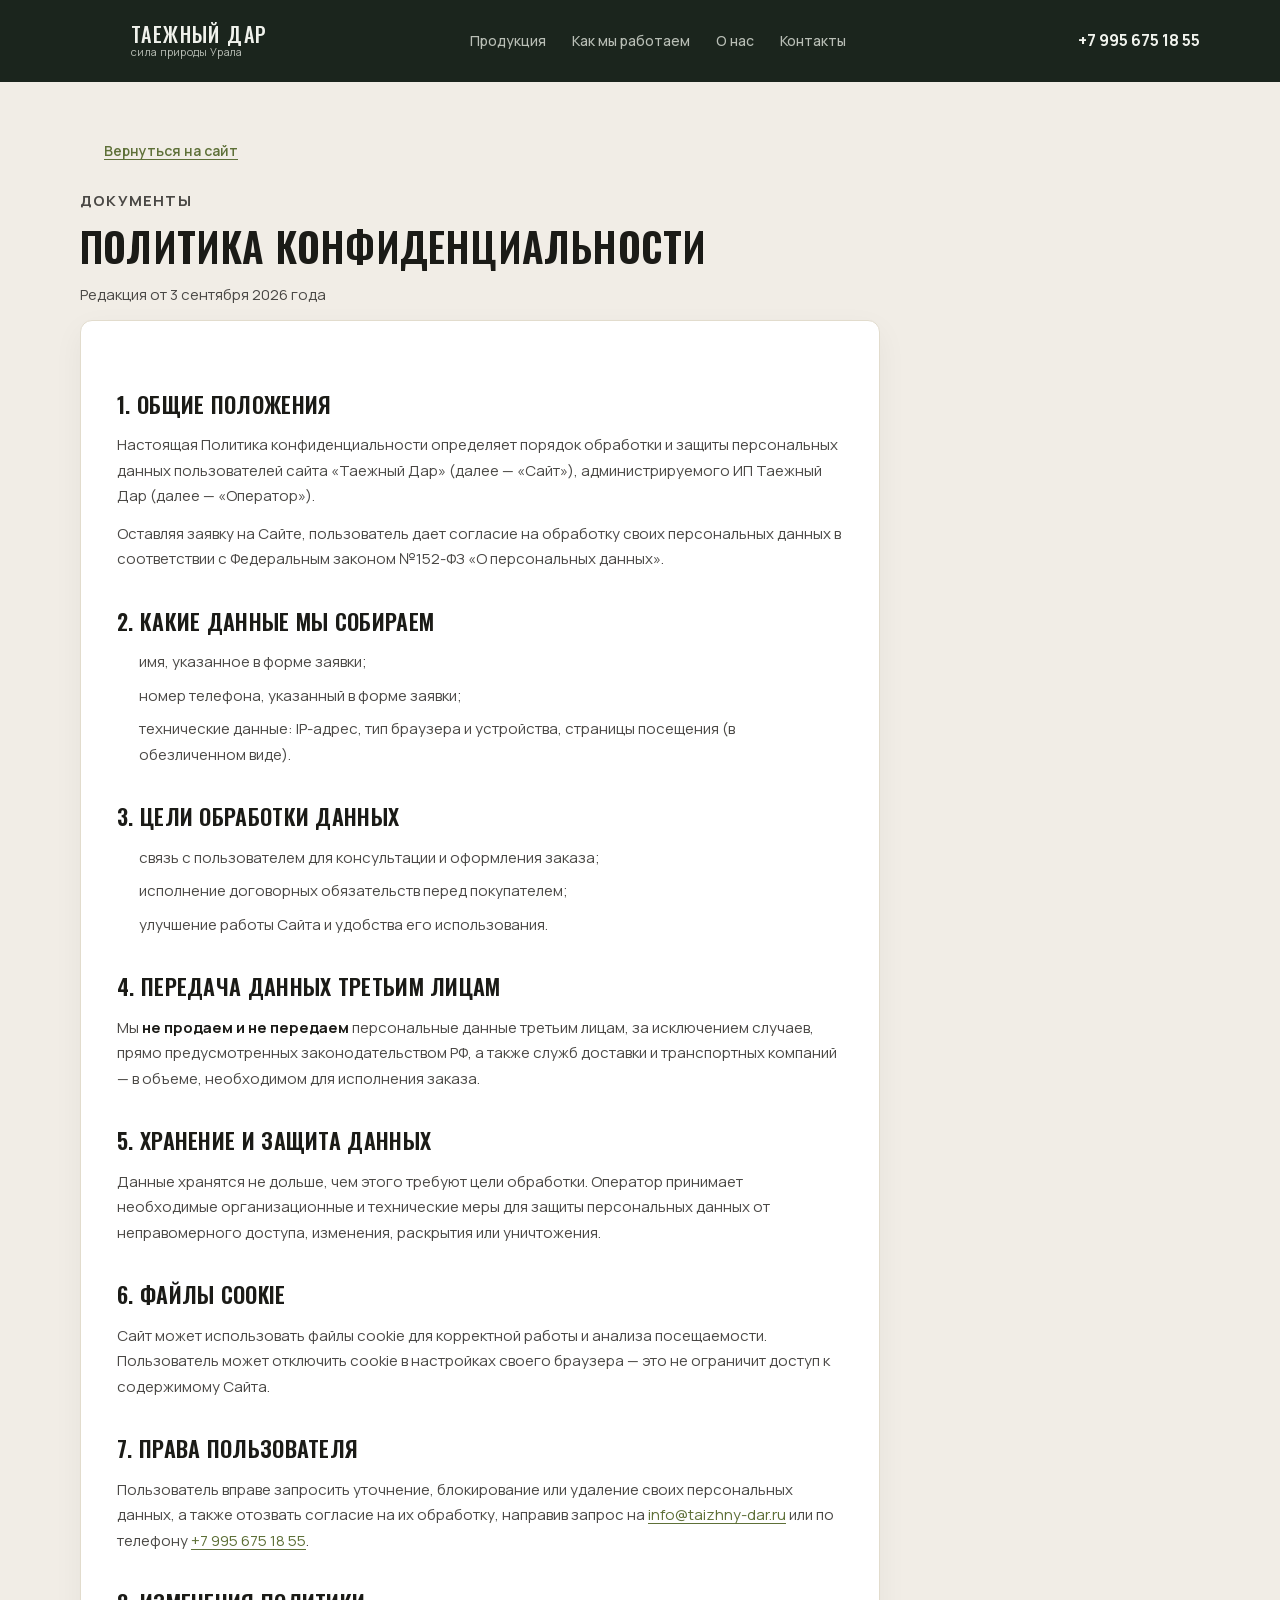
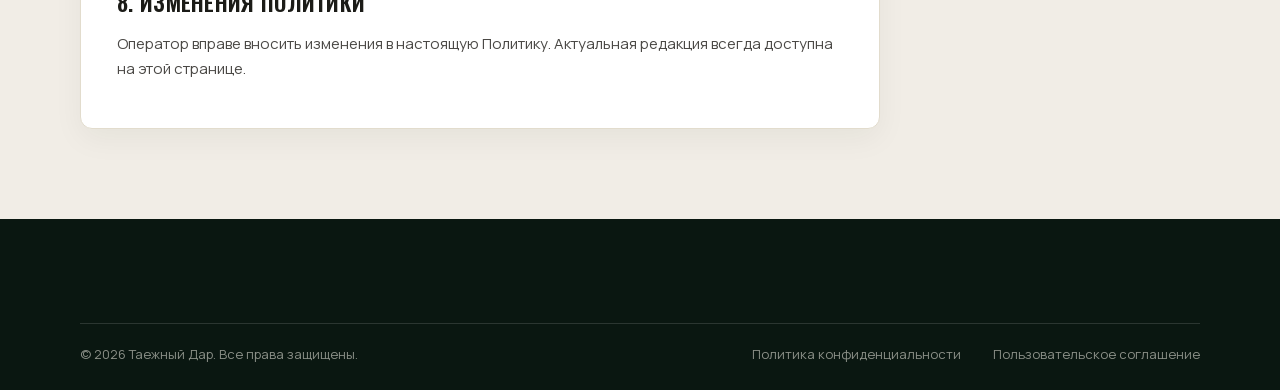
==== privacy.html @ 6af4e4de "Таежный Дар — одностраничный сайт кедровой продукции Статический HTML/CSS/JS: адаптив (десктоп/планш" ====
<!DOCTYPE html>
<html lang="ru">
<head>
<meta charset="UTF-8">
<meta name="viewport" content="width=device-width, initial-scale=1.0">
<title>Политика конфиденциальности - Таежный Дар</title>
<meta name="description" content="Политика конфиденциальности сайта Таежный Дар: какие данные мы собираем и как их защищаем.">
<meta name="robots" content="noindex">
<link rel="icon" type="image/svg+xml" href="assets/favicon.svg">
<link rel="stylesheet" href="css/styles.css">
</head>
<body>

<!-- ============ HEADER ============ -->
<header class="header is-scrolled" id="header">
  <div class="container header__inner">
    <a class="logo" href="index.html" aria-label="Таежный Дар — на главную">
      <svg class="logo__icon" aria-hidden="true"><use href="#i-cedar"/></svg>
      <span class="logo__text">
        <span class="logo__name">Таежный Дар</span>
        <span class="logo__tagline">сила природы Урала</span>
      </span>
    </a>
    <nav class="nav" aria-label="Основная навигация">
      <a class="nav__link" href="index.html#products">Продукция</a>
      <a class="nav__link" href="index.html#process">Как мы работаем</a>
      <a class="nav__link" href="index.html#why-us">О нас</a>
      <a class="nav__link" href="index.html#lead">Контакты</a>
    </nav>
    <div class="header__contacts">
      <svg class="header__phone-icon" aria-hidden="true"><use href="#i-phone"/></svg>
      <div class="header__phone-text">
        <a class="header__phone" href="tel:+79956751855">+7 995 675 18 55</a>
      </div>
    </div>
  </div>
</header>

<main>
  <section class="legal">
    <div class="container">
      <div class="legal__inner">
        <a class="legal__back" href="index.html"><svg aria-hidden="true"><use href="#i-chevron"/></svg>Вернуться на сайт</a>
        <p class="legal__eyebrow">Документы</p>
        <h1>Политика конфиденциальности</h1>
        <p class="legal__date">Редакция от 3 сентября 2026 года</p>

        <div class="legal__card">
          <h2>1. Общие положения</h2>
          <p>Настоящая Политика конфиденциальности определяет порядок обработки и защиты персональных данных пользователей сайта «Таежный Дар» (далее — «Сайт»), администрируемого ИП Таежный Дар (далее — «Оператор»).</p>
          <p>Оставляя заявку на Сайте, пользователь дает согласие на обработку своих персональных данных в соответствии с Федеральным законом №152-ФЗ «О персональных данных».</p>

          <h2>2. Какие данные мы собираем</h2>
          <ul>
            <li>имя, указанное в форме заявки;</li>
            <li>номер телефона, указанный в форме заявки;</li>
            <li>технические данные: IP-адрес, тип браузера и устройства, страницы посещения (в обезличенном виде).</li>
          </ul>

          <h2>3. Цели обработки данных</h2>
          <ul>
            <li>связь с пользователем для консультации и оформления заказа;</li>
            <li>исполнение договорных обязательств перед покупателем;</li>
            <li>улучшение работы Сайта и удобства его использования.</li>
          </ul>

          <h2>4. Передача данных третьим лицам</h2>
          <p>Мы <strong>не продаем и не передаем</strong> персональные данные третьим лицам, за исключением случаев, прямо предусмотренных законодательством РФ, а также служб доставки и транспортных компаний — в объеме, необходимом для исполнения заказа.</p>

          <h2>5. Хранение и защита данных</h2>
          <p>Данные хранятся не дольше, чем этого требуют цели обработки. Оператор принимает необходимые организационные и технические меры для защиты персональных данных от неправомерного доступа, изменения, раскрытия или уничтожения.</p>

          <h2>6. Файлы cookie</h2>
          <p>Сайт может использовать файлы cookie для корректной работы и анализа посещаемости. Пользователь может отключить cookie в настройках своего браузера — это не ограничит доступ к содержимому Сайта.</p>

          <h2>7. Права пользователя</h2>
          <p>Пользователь вправе запросить уточнение, блокирование или удаление своих персональных данных, а также отозвать согласие на их обработку, направив запрос на <a href="mailto:info@taizhny-dar.ru">info@taizhny-dar.ru</a> или по телефону <a href="tel:+79956751855">+7 995 675 18 55</a>.</p>

          <h2>8. Изменения политики</h2>
          <p>Оператор вправе вносить изменения в настоящую Политику. Актуальная редакция всегда доступна на этой странице.</p>
        </div>
      </div>
    </div>
  </section>
</main>

<!-- ============ FOOTER ============ -->
<footer class="footer">
  <div class="container">
    <div class="footer__bottom">
      <p>© 2026 Таежный Дар. Все права защищены.</p>
      <div class="footer__bottom-links">
        <a href="privacy.html">Политика конфиденциальности</a>
        <a href="terms.html">Пользовательское соглашение</a>
      </div>
    </div>
  </div>
</footer>

</body>
</html>
---- css/styles.css ----
/* ============================================================
   ТАЙЖНЫЙ ДАР — styles
   Reference: desktop 1440px, container 1280px
   ============================================================ */

/* ---------- Fonts ---------- */
@font-face{font-family:'Oswald';font-style:normal;font-weight:500;font-display:swap;src:url('../assets/fonts/oswald-500-cyrillic.woff2') format('woff2');unicode-range:U+0301,U+0400-045F,U+0490-0491,U+04B0-04B1,U+2116;}
@font-face{font-family:'Oswald';font-style:normal;font-weight:500;font-display:swap;src:url('../assets/fonts/oswald-500-latin.woff2') format('woff2');unicode-range:U+0000-00FF,U+0131,U+0152-0153,U+2000-206F;}
@font-face{font-family:'Oswald';font-style:normal;font-weight:600;font-display:swap;src:url('../assets/fonts/oswald-600-cyrillic.woff2') format('woff2');unicode-range:U+0301,U+0400-045F,U+0490-0491,U+04B0-04B1,U+2116;}
@font-face{font-family:'Oswald';font-style:normal;font-weight:600;font-display:swap;src:url('../assets/fonts/oswald-600-latin.woff2') format('woff2');unicode-range:U+0000-00FF,U+0131,U+0152-0153,U+2000-206F;}
@font-face{font-family:'Manrope';font-style:normal;font-weight:400;font-display:swap;src:url('../assets/fonts/manrope-400-cyrillic.woff2') format('woff2');unicode-range:U+0301,U+0400-045F,U+0490-0491,U+04B0-04B1,U+2116;}
@font-face{font-family:'Manrope';font-style:normal;font-weight:400;font-display:swap;src:url('../assets/fonts/manrope-400-latin.woff2') format('woff2');unicode-range:U+0000-00FF,U+0131,U+0152-0153,U+2000-206F;}
@font-face{font-family:'Manrope';font-style:normal;font-weight:500;font-display:swap;src:url('../assets/fonts/manrope-500-cyrillic.woff2') format('woff2');unicode-range:U+0301,U+0400-045F,U+0490-0491,U+04B0-04B1,U+2116;}
@font-face{font-family:'Manrope';font-style:normal;font-weight:500;font-display:swap;src:url('../assets/fonts/manrope-500-latin.woff2') format('woff2');unicode-range:U+0000-00FF,U+0131,U+0152-0153,U+2000-206F;}
@font-face{font-family:'Manrope';font-style:normal;font-weight:600;font-display:swap;src:url('../assets/fonts/manrope-600-cyrillic.woff2') format('woff2');unicode-range:U+0301,U+0400-045F,U+0490-0491,U+04B0-04B1,U+2116;}
@font-face{font-family:'Manrope';font-style:normal;font-weight:600;font-display:swap;src:url('../assets/fonts/manrope-600-latin.woff2') format('woff2');unicode-range:U+0000-00FF,U+0131,U+0152-0153,U+2000-206F;}
@font-face{font-family:'Manrope';font-style:normal;font-weight:700;font-display:swap;src:url('../assets/fonts/manrope-700-cyrillic.woff2') format('woff2');unicode-range:U+0301,U+0400-045F,U+0490-0491,U+04B0-04B1,U+2116;}
@font-face{font-family:'Manrope';font-style:normal;font-weight:700;font-display:swap;src:url('../assets/fonts/manrope-700-latin.woff2') format('woff2');unicode-range:U+0000-00FF,U+0131,U+0152-0153,U+2000-206F;}

/* ---------- Tokens ---------- */
:root{
  --forest-950:#071109;
  --forest-900:#0A150E;
  --forest-850:#0C1A11;
  --forest-800:#101F16;
  --forest-700:#17321D;
  --cedar-lime:#83993E;
  --cedar-lime-bright:#8FA94A;
  --btn-lime:#73873A;
  --btn-lime-hover:#83994A;
  --cedar-gold:#C89A4A;
  --cream:#F1EDE6;
  --sand:#E8E0CF;

  --text-dark:#1B1B17;
  --text-body:#4A4845;
  --text-muted:#8A8F87;
  --text-white:#F0F2EC;
  --text-dim:#B9BFB6;

  --border-dark:#2A3D2E;
  --border-light:#D8D2C4;
  --border-soft:rgba(240,242,236,.16);

  --radius:8px;

  --container:1280px;
  --container-pad:80px;
  --gap:20px;

  --font-display:'Oswald',Impact,'Arial Narrow',sans-serif;
  --font-body:'Manrope','Segoe UI',sans-serif;
}

/* ---------- Reset / base ---------- */
*,*::before,*::after{box-sizing:border-box;margin:0;padding:0}
html{scroll-behavior:smooth;scroll-padding-top:96px}
body{
  font-family:var(--font-body);
  font-size:16px;
  line-height:1.55;
  color:var(--text-dark);
  background:var(--cream);
  -webkit-font-smoothing:antialiased;
}
img{max-width:100%;display:block}
a{color:inherit;text-decoration:none}
ul,ol{list-style:none}
button{font:inherit;cursor:pointer;background:none;border:none}
input{font:inherit}
svg{display:block}

.container{
  max-width:var(--container);
  margin-inline:auto;
  width:calc(100% - var(--container-pad)*2);
}
@media (max-width:1199px){:root{--container-pad:32px}}
@media (max-width:767px){:root{--container-pad:16px}}

/* ---------- Typography helpers ---------- */
.h2{
  font-family:var(--font-display);
  font-weight:600;
  font-size:42px;
  line-height:1.08;
  letter-spacing:.2px;
  text-transform:uppercase;
  color:var(--text-white);
}
.h2--dark{color:var(--text-dark)}
.eyebrow{
  font-size:13px;
  font-weight:700;
  letter-spacing:1.2px;
  text-transform:uppercase;
  color:var(--cedar-lime-bright);
  margin-bottom:14px;
}
.eyebrow--dark{color:#7A8C3B}

/* ---------- Buttons ---------- */
.btn{
  display:inline-flex;
  align-items:center;
  justify-content:center;
  gap:10px;
  height:56px;
  padding-inline:28px;
  border-radius:var(--radius);
  font-size:15px;
  font-weight:600;
  white-space:nowrap;
  transition:background .18s ease,border-color .18s ease,transform .18s ease;
}
.btn svg{width:18px;height:18px;flex:none}
.btn--primary{background:var(--btn-lime);color:#F5F7EE}
.btn--primary:hover{background:var(--btn-lime-hover);transform:translateY(-1px)}
.btn--ghost{
  background:transparent;
  border:1px solid rgba(240,242,236,.4);
  color:var(--text-white);
}
.btn--ghost:hover{border-color:rgba(240,242,236,.75)}

/* ============================================================
   HEADER
   ============================================================ */
.header{
  position:fixed;
  top:0;left:0;right:0;
  z-index:50;
  height:82px;
  transition:background .25s ease;
}
.header.is-scrolled{background:rgba(9,20,13,.92);backdrop-filter:blur(8px)}
.header__inner{display:flex;align-items:center;gap:32px;height:82px}
.logo{display:flex;align-items:center;gap:11px;flex:none}
.logo__icon{width:40px;height:40px;color:var(--cedar-gold)}
.logo__name{
  display:block;
  font-family:var(--font-display);
  font-weight:500;
  font-size:20px;
  letter-spacing:1.4px;
  text-transform:uppercase;
  color:var(--text-white);
  line-height:1.1;
}
.logo__tagline{display:block;font-size:11px;color:var(--text-dim);letter-spacing:.3px;line-height:1.2}
.nav{display:flex;align-items:center;gap:26px;margin-inline:auto}
.nav__link{
  font-size:14px;
  font-weight:500;
  color:var(--text-dim);
  transition:color .18s ease;
}
.nav__link:hover{color:var(--text-white)}
.header__contacts{display:flex;align-items:center;gap:14px;flex:none}
.header__phone-icon{width:16px;height:16px;color:var(--cedar-lime-bright)}
.header__phone{
  display:block;
  font-size:16px;
  font-weight:700;
  color:var(--text-white);
  line-height:1.2;
  white-space:nowrap;
}
.header__hours{display:block;font-size:10.5px;color:var(--text-dim);white-space:nowrap}
.header__cta{
  width:54px;height:54px;
  border-radius:50%;
  background:var(--btn-lime);
  display:flex;align-items:center;justify-content:center;
  margin-left:8px;
  transition:background .18s ease;
}
.header__cta svg{width:22px;height:22px;color:#F5F7EE}
.header__cta:hover{background:var(--btn-lime-hover)}
.burger{display:none;flex-direction:column;justify-content:center;gap:5px;width:44px;height:44px;padding:10px}
.burger span{display:block;height:2px;background:var(--text-white);border-radius:2px}

.mobile-menu{
  position:fixed;inset:0;z-index:45;
  background:#0A150E;
  padding:110px 24px 40px;
  display:flex;flex-direction:column;gap:8px;
  overflow:auto;
}
.mobile-menu[hidden]{display:none}
.mobile-menu nav{display:flex;flex-direction:column}
.mobile-menu nav a{
  font-family:var(--font-display);
  font-size:22px;text-transform:uppercase;color:var(--text-white);
  padding:13px 0;border-bottom:1px solid rgba(240,242,236,.1);
}
.mobile-menu__phone{margin-top:24px;font-size:20px;font-weight:700;color:var(--cedar-lime-bright)}
.mobile-menu__cta{margin-top:16px;width:100%}

/* ============================================================
   HERO
   ============================================================ */
.hero{
  position:relative;
  min-height:100svh;
  background:#0A120B;
  overflow:hidden;
  display:flex;
}
.hero__photo{
  position:absolute;
  top:0;right:0;
  height:100%;
  width:auto;
  object-fit:cover;
  object-position:right top;
  z-index:1;
}
.hero__shade{
  position:absolute;inset:0;z-index:2;
  background:
    linear-gradient(90deg,#0A120B 22%,rgba(10,18,11,.86) 34%,rgba(10,18,11,.35) 48%,rgba(10,18,11,0) 62%),
    linear-gradient(180deg,rgba(6,12,7,.72) 0%,rgba(6,12,7,0) 16%),
    linear-gradient(0deg,rgba(6,12,7,.5) 0%,rgba(6,12,7,0) 22%);
}
.hero__inner{position:relative;z-index:3;width:100%;display:flex;align-items:flex-start}
.hero__content{max-width:620px;padding-top:150px}
.hero__eyebrow{
  display:inline-flex;align-items:center;gap:9px;
  border:1px solid rgba(240,242,236,.28);
  border-radius:999px;
  padding:7px 16px 7px 12px;
  font-size:13.5px;
  color:var(--text-white);
}
.hero__eyebrow b{color:var(--cedar-lime-bright);font-weight:700}
.hero__eyebrow-icon{width:17px;height:17px;color:var(--cedar-lime-bright)}
.hero__title{
  margin-top:26px;
  font-family:var(--font-display);
  font-weight:600;
  font-size:92px;
  line-height:.92;
  letter-spacing:-.5px;
  text-transform:uppercase;
  color:var(--text-white);
}
.hero__title .accent{color:var(--cedar-lime-bright)}
.hero__desc{margin-top:26px;font-size:17px;line-height:1.5;color:#D6D9D2}
.hero__actions{display:flex;gap:14px;margin-top:34px}
.hero__benefits{
  display:flex;align-items:center;
  margin-top:44px;
}
.hero__benefits li{
  display:flex;align-items:center;gap:12px;
  padding-right:24px;
  font-size:12.5px;line-height:1.35;color:#C9CDC4;
}
.hero__benefits li + li{padding-left:24px;border-left:1px solid rgba(240,242,236,.22)}
.hero__benefits svg{width:30px;height:30px;color:var(--cedar-lime-bright);flex:none}

/* ============================================================
   BENEFITS
   ============================================================ */
.benefits{position:relative;background:var(--cream);padding:64px 0 72px;overflow:hidden}
.benefits__branch{position:absolute;top:-6px;right:0;width:150px;height:195px;z-index:0;color:#8A9A6B;opacity:.5;pointer-events:none}
.benefits__nuts{position:absolute;bottom:6px;right:0;width:132px;height:172px;z-index:0;color:#8A9A6B;opacity:.4;transform:rotate(150deg) scaleX(-1);pointer-events:none}
.benefits__grid{
  position:relative;z-index:1;
  display:grid;
  grid-template-columns:minmax(0,4.4fr) minmax(0,7.8fr);
  gap:44px;
  align-items:start;
}
.benefits__intro .h2{margin-bottom:24px}
.benefits__text{font-size:15px;line-height:1.6;color:var(--text-body);max-width:400px}
.benefits__list{
  display:grid;
  grid-template-columns:repeat(4,1fr);
  margin-top:36px;
}
.benefit{padding:0 22px;text-align:center;transition:transform .22s ease}
.benefit + .benefit{border-left:1px solid var(--border-light)}
.benefit__icon{width:56px;height:56px;margin:0 auto 18px;color:#66783A;transition:transform .22s ease,color .22s ease}
.benefit:hover{transform:translateY(-4px)}
.benefit:hover .benefit__icon{transform:scale(1.12);color:#7A9146}
.benefit__title{font-size:18px;font-weight:700;color:var(--text-dark);margin-bottom:10px}
.benefit__desc{font-size:14px;line-height:1.5;color:var(--text-body);max-width:180px;margin-inline:auto}

/* ============================================================
   PRODUCTS
   ============================================================ */
.products{position:relative;background:var(--forest-900);padding:46px 0 40px;overflow:hidden}
.products__branch{position:absolute;top:0;right:0;width:110px;height:143px;opacity:.5;color:#5F7147;transform:rotate(35deg);transform-origin:top right;pointer-events:none}
.products .h2{margin-bottom:32px}
.products__grid{
  display:grid;
  grid-template-columns:repeat(3,1fr);
  gap:var(--gap);
}
.product-card{
  display:grid;
  grid-template-columns:minmax(0,1fr) minmax(0,1.05fr);
  background:var(--forest-800);
  border:1px solid #223528;
  border-radius:var(--radius);
  overflow:hidden;
  min-height:276px;
  transition:border-color .22s ease;
}
.product-card:hover{border-color:#4C6B3A}
.product-card__media{position:relative;overflow:hidden;margin:-1px 0 -1px -1px}
.product-card__media img{
  width:100%;height:100%;object-fit:cover;
  transition:transform .22s ease;
}
.product-card__media::after{
  content:"";position:absolute;inset:0;
  background:linear-gradient(90deg,rgba(16,31,22,0) 55%,rgba(16,31,22,.9) 100%);
}
.product-card:hover .product-card__media img{transform:scale(1.03)}
.product-card:nth-child(1) .product-card__media img{object-position:45% 50%}
.product-card:nth-child(2) .product-card__media img{object-position:45% 50%}
.product-card:nth-child(3) .product-card__media img{object-position:30% 50%}
.product-card__body{padding:28px 20px 24px 18px;display:flex;flex-direction:column}
.product-card__title{font-size:20px;font-weight:700;color:var(--text-white);line-height:1.25;margin-bottom:12px}
.product-card__desc{font-size:13.5px;line-height:1.5;color:var(--text-dim);margin-bottom:auto}
.product-card__price{font-size:22px;font-weight:700;color:var(--text-white);margin:18px 0 2px}
.product-card__price span{display:block;font-size:12.5px;font-weight:400;color:var(--text-muted);margin-top:2px}
.product-card__link{
  display:inline-flex;align-items:center;gap:10px;
  margin-top:16px;
  font-size:16px;font-weight:600;
  color:var(--cedar-lime-bright);
  transition:color .18s ease;
}
.product-card__link svg{width:24px;height:14px}
.product-card__link:hover{color:#A9C563}
/* comfortable tap target on touch screens */
@media (hover: none), (pointer: coarse){
  .product-card__link{padding:10px 0;min-height:44px}
}

/* ============================================================
   PROCESS
   ============================================================ */
.process{position:relative;background:var(--cream);padding:48px 0 58px;overflow:hidden}
.process__forest{
  position:absolute;top:0;right:0;
  width:620px;height:165px;
  background:url('../assets/decor/forest-faint.jpg') right top/cover no-repeat;
  -webkit-mask-image:radial-gradient(130% 150% at 100% 0%,rgba(0,0,0,.9) 35%,transparent 72%);
  mask-image:radial-gradient(130% 150% at 100% 0%,rgba(0,0,0,.9) 35%,transparent 72%);
  opacity:.7;
  pointer-events:none;
}
.process .h2{margin-bottom:42px}
.process__steps{
  display:grid;
  grid-template-columns:repeat(6,1fr);
  gap:0;
  position:relative;
}
.step{position:relative;text-align:center;padding:0 10px;transition:transform .22s ease}
.step__title{transition:color .22s ease}
.step__circle{
  width:62px;height:62px;
  margin:0 auto;
  border:1.5px solid #7A8C4A;
  border-radius:50%;
  display:flex;align-items:center;justify-content:center;
  color:#66783A;
  background:var(--cream);
  position:relative;z-index:1;
  transition:background .22s ease,color .22s ease,border-color .22s ease,transform .22s ease;
}
.step__circle svg{width:31px;height:31px}
.step__num{
  display:block;
  margin-top:16px;
  font-size:13px;font-weight:700;color:var(--text-dark);
}
.step__title{font-size:16px;font-weight:700;color:var(--text-dark);margin:6px 0 10px}
.step__desc{font-size:13px;line-height:1.5;color:var(--text-body);max-width:190px;margin-inline:auto}
.step:hover{transform:translateY(-4px)}
.step:hover .step__circle{background:#66783A;border-color:#66783A;color:var(--cream);transform:scale(1.06)}
.step:hover .step__title{color:#5E7038}
/* dashed connectors */
.step:not(:last-child)::after{
  content:"";
  position:absolute;
  top:30px;
  left:calc(50% + 42px);
  width:calc(100% - 84px);
  border-top:1.5px dashed #B9B4A2;
}

/* ============================================================
   WHY US
   ============================================================ */
.why{
  position:relative;
  background:#0C1A10;
  padding:60px 0 64px;
  overflow:hidden;
}
.why::after{
  content:"";
  position:absolute;inset:0;z-index:1;pointer-events:none;
  background:linear-gradient(90deg,rgba(12,26,16,.92) 18%,rgba(12,26,16,0) 42%,rgba(12,26,16,0) 56%,rgba(12,26,16,.94) 78%);
}
.why__photo{
  position:absolute;
  left:49%;top:50%;
  transform:translate(-50%,-50%);
  height:120%;
  width:auto;
  max-width:none;
  -webkit-mask-image:radial-gradient(closest-side,rgba(0,0,0,1) 48%,rgba(0,0,0,0) 92%);
  mask-image:radial-gradient(closest-side,rgba(0,0,0,1) 48%,rgba(0,0,0,0) 92%);
  opacity:.9;
  z-index:0;
}
.why__grid{
  position:relative;z-index:2;
  display:grid;
  grid-template-columns:minmax(0,5fr) minmax(0,3.1fr);
  justify-content:space-between;
  column-gap:40px;
}
.why__content{grid-column:1}
.why__content .h2{margin-bottom:26px}
.why__list li{
  display:flex;align-items:center;gap:13px;
  padding:8px 0;
  font-size:15px;
  color:#DCDFD8;
}
.why__list svg{width:21px;height:21px;color:var(--cedar-lime-bright);flex:none}
.why__metrics{
  border-left:1px solid rgba(240,242,236,.25);
  padding-left:44px;
  display:flex;flex-direction:column;
  gap:28px;
  justify-content:center;
}
.metric__num{
  display:block;
  font-family:var(--font-display);
  font-weight:600;
  font-size:38px;
  line-height:1;
  color:var(--cedar-lime-bright);
}
.metric__label{
  display:block;
  margin-top:7px;
  font-size:14px;line-height:1.45;
  color:var(--text-dim);
}

/* ============================================================
   LEGAL PAGES (privacy / terms)
   ============================================================ */
.legal{background:var(--cream);padding:140px 0 90px}
.legal__inner{max-width:800px}
.legal__back{
  display:inline-flex;align-items:center;gap:8px;
  font-size:14px;font-weight:600;color:#5E7038;
  text-decoration:none;
  margin-bottom:26px;
  transition:color .18s ease;
}
.legal__back:hover{color:#3F4D22}
.legal__back svg{width:16px;height:16px;rotate:180deg}
.legal__eyebrow{font-size:13px;font-weight:700;letter-spacing:1.2px;text-transform:uppercase;color:#7A8C3B;margin-bottom:12px}
.legal h1{
  font-family:var(--font-display);
  font-weight:600;font-size:40px;line-height:1.08;
  text-transform:uppercase;letter-spacing:.2px;
  color:var(--text-dark);
  margin-bottom:14px;
}
.legal__date{font-size:13.5px;color:var(--text-muted);margin-bottom:36px}
.legal h2{
  font-family:var(--font-display);
  font-weight:600;font-size:22px;line-height:1.25;
  text-transform:uppercase;letter-spacing:.3px;
  color:var(--text-dark);
  margin:36px 0 14px;
}
.legal p,.legal li{font-size:15px;line-height:1.7;color:var(--text-body)}
.legal p{margin-bottom:12px}
.legal ul,.legal ol{padding-left:22px;margin:0 0 12px;display:grid;gap:8px}
.legal a{color:#5E7038;text-decoration:underline;text-underline-offset:3px}
.legal strong{color:var(--text-dark)}
.legal__card{
  background:#fff;
  border:1px solid #E2DCCD;
  border-radius:12px;
  padding:34px 36px;
  box-shadow:0 10px 30px rgba(16,31,22,.05);
}
@media (max-width:767px){
  .legal{padding:120px 0 64px}
  .legal h1{font-size:30px}
  .legal h2{font-size:19px}
  .legal__card{padding:24px 20px;border-radius:10px}
}

/* ============================================================
   FAQ
   ============================================================ */
.faq{position:relative;background:var(--cream);padding:64px 0 96px;overflow:hidden}
.faq__forest{
  position:absolute;left:0;bottom:0;
  width:560px;height:380px;
  background:url('../assets/decor/forest-faint.jpg') left bottom/cover no-repeat;
  -webkit-mask-image:radial-gradient(120% 130% at 0% 100%,rgba(0,0,0,.95) 30%,transparent 70%);
  mask-image:radial-gradient(120% 130% at 0% 100%,rgba(0,0,0,.95) 30%,transparent 70%);
  opacity:.6;
  pointer-events:none;
}
.faq__grid{
  position:relative;z-index:1;
  display:grid;
  grid-template-columns:minmax(0,3.4fr) minmax(0,7fr);
  gap:56px;
  align-items:start;
}
.faq__sprig{width:56px;height:73px;color:#66783A;margin:26px 0 24px}
.faq__text{font-size:15px;line-height:1.65;color:var(--text-body);max-width:300px}
.faq-item{border-top:1px solid #DBD5C6}
.faq-item:last-child{border-bottom:1px solid #DBD5C6}
.faq-item.is-open{border-top-color:#7A8C3B}
.faq-item.is-open + .faq-item{border-top-color:#7A8C3B}
.faq-item.is-open:last-child{border-bottom-color:#7A8C3B}
.faq-item__head{
  display:flex;
  align-items:center;
  gap:18px;
  width:100%;
  padding:20px 2px;
  background:none;
  border:none;
  text-align:left;
  cursor:pointer;
  font:inherit;
}
.faq-item__icon{
  width:30px;height:30px;
  flex:none;
  border:1.5px solid #7A8C3B;
  border-radius:50%;
  position:relative;
  transition:background .25s ease,border-color .25s ease;
}
.faq-item__icon::before,.faq-item__icon::after{
  content:"";
  position:absolute;
  left:50%;top:50%;
  width:12px;height:1.6px;
  background:#7A8C3B;
  translate:-50% -50%;
  transition:background .25s ease,rotate .25s ease,opacity .25s ease;
}
.faq-item__icon::after{rotate:90deg}
.faq-item.is-open .faq-item__icon{background:#66783A;border-color:#66783A}
.faq-item.is-open .faq-item__head{border-bottom:1px solid #A9B47E}
.faq-item.is-open .faq-item__body p{padding-top:20px}
.faq-item.is-open .faq-item__icon::before,.faq-item.is-open .faq-item__icon::after{background:var(--cream)}
.faq-item.is-open .faq-item__icon::after{rotate:0deg;opacity:0}
.faq-item__question{
  flex:1;
  font-size:18px;
  font-weight:700;
  color:var(--text-dark);
  line-height:1.3;
  transition:color .2s ease;
}
.faq-item__head:hover .faq-item__question{color:#5E7038}
.faq-item__chevron{
  width:22px;height:22px;
  flex:none;
  color:#8B9A6B;
  transition:rotate .35s cubic-bezier(.22,1,.36,1),color .2s ease;
}
.faq-item__head:hover .faq-item__chevron{color:#66783A}
.faq-item.is-open .faq-item__chevron{rotate:180deg}
.faq-item__panel{
  display:grid;
  grid-template-rows:0fr;
  transition:grid-template-rows .5s cubic-bezier(.22,1,.36,1);
}
.faq-item.is-open .faq-item__panel{grid-template-rows:1fr}
.faq-item__body{overflow:hidden}
.faq-item__body p{
  padding:0 60px 22px 48px;
  font-size:15px;
  line-height:1.65;
  color:var(--text-body);
  max-width:640px;
}

/* ============================================================
   FINAL CTA
   ============================================================ */
.cta{
  position:relative;
  background:#0A140C;
  min-height:100svh;
  padding:130px 0;
  overflow:hidden;
  display:flex;
  align-items:center;
}
.cta__photo{
  position:absolute;
  right:0;top:0;
  height:100%;
  width:58%;
  max-width:none;
  object-fit:cover;
  object-position:52% 50%;
}
.cta::after{
  content:"";
  position:absolute;inset:0;z-index:1;pointer-events:none;
  background:linear-gradient(90deg,#0A140C 0%,#0A140C 52%,rgba(10,20,12,.82) 66%,rgba(10,20,12,.45) 78%,rgba(10,20,12,.12) 88%,rgba(10,20,12,0) 97%);
}
.cta .container{position:relative;z-index:2;width:100%}
.cta__card{
  max-width:545px;
  border:1px solid #2A3D2E;
  border-radius:var(--radius);
  background:rgba(8,16,10,.55);
  padding:30px 42px 32px;
}
.cta__card .h2{font-size:40px;margin-bottom:14px}
.cta__desc{font-size:14.5px;line-height:1.55;color:var(--text-dim);max-width:420px;margin-bottom:22px}
.lead-form{display:flex;flex-direction:column}
.field{margin-bottom:16px}
.field__label{
  display:block;
  font-size:13px;font-weight:600;
  color:#D6D9D2;
  margin-bottom:8px;
}
.field__input{
  width:100%;
  height:56px;
  padding-inline:18px;
  background:#0F1F15;
  border:1px solid #2A3D2E;
  border-radius:var(--radius);
  color:var(--text-white);
  font-size:15px;
  transition:border-color .18s ease;
}
.field__input::placeholder{color:#6F7A6E}
.field__input:focus{outline:none;border-color:#66813F}
.btn--submit{width:100%;margin-top:6px}
.lead-form__status{margin-top:10px;font-size:13.5px;color:var(--cedar-lime-bright)}
.lead-form__check{width:16px;height:16px;vertical-align:-3px;margin-right:6px}
.lead-form__status:empty{display:none}
.lead-form__status.is-error{color:#D89A6A}

/* ============================================================
   FOOTER
   ============================================================ */
.footer{background:#0A1711;padding:60px 0 26px;color:var(--text-dim)}
.footer__grid{
  display:grid;
  /* only brand + contacts remain: brand on the left, contacts at the right edge */
  grid-template-columns:1fr auto;
  gap:40px;
}
.footer__brand .logo{margin-bottom:20px}
.footer__about{font-size:15px;line-height:1.6;color:var(--text-dim);max-width:270px}
.footer__socials{display:flex;gap:12px;margin-top:24px}
.footer__socials a{
  width:40px;height:40px;border-radius:50%;
  border:1px solid rgba(240,242,236,.25);
  display:flex;align-items:center;justify-content:center;
  color:var(--text-dim);
  transition:color .18s ease,border-color .18s ease;
}
.footer__socials a:hover{color:var(--text-white);border-color:rgba(240,242,236,.6)}
.footer__socials svg{width:18px;height:18px}
.footer__heading{
  font-size:14px;font-weight:700;letter-spacing:1px;text-transform:uppercase;
  color:var(--text-white);
  margin-bottom:18px;
}
.footer__col{display:flex;flex-direction:column;align-items:flex-start}
.footer__col > a{
  font-size:15px;color:var(--text-dim);
  padding:6px 0;
  transition:color .18s ease;
}
.footer__col > a:hover{color:var(--text-white)}
.footer__contact{
  display:flex;align-items:flex-start;gap:11px;
  font-size:15px;line-height:1.5;
  color:var(--text-dim);
  padding:6px 0;
}
.footer__contact svg{width:17px;height:17px;color:var(--cedar-lime-bright);flex:none;margin-top:3px}
.footer__contact a, .footer__contact span a{color:inherit}
.footer__contact em{display:block;font-style:normal;font-size:12.5px;color:var(--text-muted)}
a.footer__contact:hover{color:var(--text-white)}
.footer__bottom{
  margin-top:44px;
  border-top:1px solid rgba(240,242,236,.14);
  padding-top:20px;
  display:flex;justify-content:space-between;align-items:center;gap:16px;
  font-size:13px;color:var(--text-muted);
}
.footer__bottom-links{display:flex;gap:32px}
.footer__bottom-links a{color:var(--text-muted);transition:color .18s ease}
.footer__bottom-links a:hover{color:var(--text-white)}

/* ============================================================
   MODALS
   ============================================================ */
.modal{
  position:fixed;inset:0;z-index:100;
  display:flex;align-items:center;justify-content:center;
  padding:24px 16px;
}
.modal[hidden]{display:none}
.modal__backdrop{
  position:absolute;inset:0;
  background:rgba(4,10,6,.72);
  backdrop-filter:blur(4px);
  animation:modalFade .5s cubic-bezier(.22,1,.36,1) both;
}
.modal__window{
  position:relative;
  background:#0F1F15;
  border:1px solid #2A3D2E;
  border-radius:var(--radius);
  box-shadow:0 24px 64px rgba(0,0,0,.5);
  max-height:calc(100svh - 48px);
  overflow:auto;
  animation:modalRise .6s cubic-bezier(.22,1,.36,1) both;
}
.modal__window--product{
  display:grid;
  grid-template-columns:220px minmax(0,1fr);
  max-width:660px;width:100%;
}
.modal__window--lead{max-width:460px;width:100%;padding:34px 36px 36px}
.modal__media{position:relative;overflow:hidden;border-radius:var(--radius) 0 0 var(--radius)}
.modal__media img{width:100%;height:100%;object-fit:cover;display:block}
.modal__media::after{
  content:"";position:absolute;inset:0;
  background:linear-gradient(90deg,rgba(15,31,21,0) 60%,rgba(15,31,21,.85) 100%);
}
.modal__body{padding:30px 32px 32px}
.modal__window--lead .modal__body{padding:0}
.modal__title{
  font-family:var(--font-display);
  font-size:26px;font-weight:600;text-transform:uppercase;
  color:var(--text-white);
  margin:10px 0 12px;
}
.modal__text{font-size:14.5px;line-height:1.55;color:var(--text-dim);margin-bottom:16px}
.modal__price{font-size:22px;font-weight:700;color:var(--text-white);margin-bottom:20px}
.modal__price span{display:block;font-size:12.5px;font-weight:400;color:var(--text-muted);margin-top:2px}
.modal__cta{width:100%}
.modal__close{
  position:absolute;top:12px;right:12px;z-index:2;
  width:38px;height:38px;
  border-radius:50%;
  background:rgba(10,20,12,.6);
  border:1px solid rgba(240,242,236,.2);
  display:flex;align-items:center;justify-content:center;
  color:var(--text-dim);
  transition:color .18s ease,border-color .18s ease;
}
.modal__close svg{width:16px;height:16px}
.modal__close:hover{color:var(--text-white);border-color:rgba(240,242,236,.55)}
@keyframes modalFade{from{opacity:0}to{opacity:1}}
@keyframes modalRise{from{opacity:0;transform:translateY(34px) scale(.97)}to{opacity:1;transform:none}}
/* graceful close (class toggled by JS before hidden) */
.modal.is-closing{pointer-events:none}
.modal.is-closing .modal__backdrop{animation:modalFadeOut .32s cubic-bezier(.4,0,.7,.2) both}
.modal.is-closing .modal__window{animation:modalSink .32s cubic-bezier(.4,0,.7,1) both}
@keyframes modalFadeOut{from{opacity:1}to{opacity:0}}
@keyframes modalSink{from{opacity:1;transform:none}to{opacity:0;transform:translateY(18px) scale(.97)}}

/* ---- premium section reveal (classes added by JS; no-JS pages stay fully visible) ---- */
/* uses `translate` (not `transform`) so hover transforms on cards stay independent */
.reveal{
  opacity:0;
  translate:0 30px;
  transition:opacity .8s cubic-bezier(.22,1,.36,1),translate .8s cubic-bezier(.22,1,.36,1);
  transition-delay:var(--reveal-delay,0ms);
  will-change:opacity,translate;
}
.reveal.in-view{opacity:1;translate:0 0}

/* ============================================================
   RESPONSIVE — TABLET
   ============================================================ */
@media (max-width:1199px){
  .nav{display:none}
  .burger{display:flex}
  .hero{min-height:100svh}
  /* restore container side padding: .hero__inner's width:100% overrides .container */
  .hero__inner{width:calc(100% - var(--container-pad)*2)}
  .hero__photo{height:100%;object-fit:cover;object-position:right center}
  .hero__content{padding-top:150px;padding-bottom:64px;max-width:560px}
  .hero__title{font-size:72px}
  .h2{font-size:36px}
  .hero__benefits{flex-wrap:wrap;row-gap:14px}
  .benefits__grid{grid-template-columns:1fr;gap:40px}
  .benefits__list{margin-top:8px}
  .benefits__branch{width:120px;height:156px}
  .products__grid{grid-template-columns:1fr 1fr;gap:24px}
  .process__steps{grid-template-columns:repeat(3,1fr);row-gap:44px}
  .step:not(:last-child)::after{display:none}
  .why__grid{grid-template-columns:1fr;row-gap:44px}
  .why__metrics{border-left:none;padding-left:0;flex-direction:row;gap:48px;flex-wrap:wrap}
  .why__photo{opacity:.5}
  .faq__grid{gap:36px}
  .faq__forest{width:420px;height:300px;opacity:.5}
  .faq__sprig{width:46px;height:60px;margin:20px 0 18px}
  .faq-item__question{font-size:16px}
  .faq-item__head{gap:14px;padding:17px 2px}
  .faq-item__body p{padding:0 40px 18px 44px}
  .cta__photo{opacity:.5}
  .footer__grid{grid-template-columns:1fr 1fr 1fr;row-gap:36px}
  .footer__brand{grid-column:1/-1}
}

/* ============================================================
   RESPONSIVE — TABLET (mobile-style adaptation, 768–1199)
   The same treatment as on phones: compact content-driven
   hero with a photo band, no mini-benefit blocks, compact CTA,
   minimal footer — scaled up for the wider screen.
   ============================================================ */
@media (max-width:1199px) and (min-width:768px){
  /* nav is display:none, so its margin-inline:auto no longer centers the
     header row — push contacts+burger to the right edge instead */
  .header__contacts{margin-left:auto}
  /* the round lead-form button stays desktop/mobile-header only */
  .header__cta{display:none}
  /* content-driven height: hero is a compact intro, not a forced full screen */
  .hero{min-height:0;height:auto}
  .hero__photo{
    height:34svh;
    width:100%; /* full-bleed photo band: the base width:auto leaves a dark gap on the left */
    object-position:center 30%;
    /* long silky melt into the dark text zone — no hard edge */
    -webkit-mask-image:linear-gradient(180deg,#000 22%,rgba(0,0,0,.55) 55%,transparent 92%);
    mask-image:linear-gradient(180deg,#000 22%,rgba(0,0,0,.55) 55%,transparent 92%);
  }
  .hero__shade{background:linear-gradient(180deg,rgba(6,12,7,.5) 0%,rgba(6,12,7,.14) 16%,rgba(6,12,7,.55) 34%,#0A120B 60%)}
  .hero__content{padding-top:calc(30svh + 8px);max-width:100%;padding-bottom:28px}
  .hero__title{font-size:44px;margin-top:12px;letter-spacing:0}
  .hero__desc{margin-top:12px;font-size:15px;max-width:46ch}
  .hero__actions{margin-top:20px}
  /* the four mini-benefit blocks stay desktop-only */
  .hero__benefits{display:none}
  /* content-driven height: the lead section is compact on tablets */
  .cta{min-height:0;padding:84px 0 92px}
  /* same background photo as on desktop, full-bleed behind a centered card */
  .cta__photo{display:block;width:100%;height:100%;opacity:.55}
  .cta::after{background:linear-gradient(90deg,rgba(10,20,12,.92) 0%,rgba(10,20,12,.78) 50%,rgba(10,20,12,.66) 100%)}
  .cta__card{max-width:640px;margin-inline:auto;padding:36px 36px 40px}
  .cta__card .h2{font-size:36px}
  /* only brand + contacts stay in the footer — side by side to save vertical space */
  .footer__col--nav{display:none}
  .footer{padding:52px 0 22px}
  .footer__grid{grid-template-columns:1.15fr 1fr;gap:40px 48px}
  .footer__brand{grid-column:auto}
  /* footer logo: text only, no cedar icon */
  .footer__brand .logo__icon{display:none}
  .footer__about{max-width:420px}
  /* contacts card fills the right column, opposite the brand block */
  .footer__contacts{
    max-width:none;
    width:100%;
    box-sizing:border-box;
    background:rgba(241,237,230,.05);
    border:1px solid rgba(241,237,230,.1);
    border-radius:16px;
    padding:22px 22px 10px;
  }
  .footer__contacts .footer__heading{margin-bottom:6px}
  .footer__contact{
    min-height:52px;
    align-items:center;
    padding:11px 0;
    border-bottom:1px solid rgba(241,237,230,.08);
    font-size:15.5px;
  }
  .footer__contact:last-child{border-bottom:none}
  .footer__contact svg{width:19px;height:19px;margin-top:0}
  .footer__contact em{font-size:12px}
  .footer__bottom{margin-top:36px;flex-direction:column;align-items:stretch;gap:0}
  .footer__bottom > p{padding:2px 0 14px}
  .footer__bottom-links{display:block;width:100%}
  .footer__bottom-links a{
    display:block;
    padding:13px 0;
    border-top:1px solid rgba(240,242,236,.08);
    font-size:14px;
    color:#C9CDC4;
  }
  .footer__bottom-links a::after{content:"›";float:right;color:var(--text-muted);font-size:16px;line-height:1}
}

/* ============================================================
   RESPONSIVE — MOBILE
   ============================================================ */
@media (max-width:767px){
  .header__inner{gap:16px}
  .header__contacts .header__phone-text{display:none}
  .header__contacts .header__phone-icon{display:none}
  .header__cta{display:none}
  .header__contacts{margin-left:auto}
  /* content-driven height: hero is a compact intro, not a forced full screen */
  .hero{min-height:0;height:auto}
  /* shorter photo band — less dead air above, content sits higher */
  .hero__photo{height:36svh;object-position:62% 26%;opacity:.95;-webkit-mask-image:linear-gradient(180deg,#000 66%,transparent 100%);mask-image:linear-gradient(180deg,#000 66%,transparent 100%)}
  .hero__shade{background:linear-gradient(180deg,rgba(6,12,7,.55) 0%,rgba(6,12,7,.18) 20%,rgba(6,12,7,.82) 38%,#0A120B 54%)}
  .hero__content{padding-top:calc(36svh + 10px);max-width:100%;padding-bottom:52px}
  .hero__eyebrow{font-size:12.5px;padding:6px 14px 6px 10px}
  .hero__title{font-size:46px;margin-top:20px;letter-spacing:0}
  .hero__desc{margin-top:18px;font-size:15.5px;max-width:34ch}
  .hero__actions{flex-direction:column;align-items:stretch;gap:12px;margin-top:28px}
  /* the four mini-benefit blocks stay desktop-only */
  .hero__benefits{display:none}
  .h2{font-size:32px}
  .benefits{padding:56px 0}
  .benefits__list{grid-template-columns:1fr 1fr;gap:28px 16px}
  .benefit + .benefit{border-left:none}
  .benefit:nth-child(even){border-left:1px solid var(--border-light)}
  .benefit__desc{max-width:none}
  .benefits__branch{width:96px;height:125px}
  .benefits__nuts{display:none}
  .products{padding:60px 0 68px}
  .products .h2{margin-bottom:32px}
  .products__grid{grid-template-columns:1fr}
  .product-card{grid-template-columns:1fr;min-height:0}
  .product-card__media{height:210px;margin:0}
  .product-card__media::after{background:linear-gradient(180deg,rgba(16,31,22,0) 55%,rgba(16,31,22,.9) 100%)}
  .product-card__body{padding:20px}
  .process{padding:56px 0 64px}
  .process .h2{margin-bottom:40px}
  .process__steps{grid-template-columns:1fr;row-gap:36px;text-align:left}
  .step{display:grid;grid-template-columns:56px 1fr;column-gap:18px;text-align:left;padding:0}
  .step__circle{grid-row:1/4;width:48px;height:48px;margin:0}
  .step__circle svg{width:24px;height:24px}
  .step__num{grid-column:2;margin-top:2px}
  .step__title{grid-column:2;margin:4px 0 6px}
  .step__desc{grid-column:2;margin:0;max-width:none}
  .step:not(:first-child)::before{
    content:"";position:absolute;left:24px;top:-36px;height:36px;
    border-left:1.5px dashed #B9B4A2;
  }
  .why{padding:60px 0}
  .why::after{display:none}
  .why__photo{
    position:relative;
    left:auto;top:auto;transform:none;
    height:260px;width:calc(100% + 32px);
    margin:-60px -16px 36px;
    object-fit:cover;object-position:center;
    -webkit-mask-image:linear-gradient(180deg,transparent,#000 14%,#000 86%,transparent);
    mask-image:linear-gradient(180deg,transparent,#000 14%,#000 86%,transparent);
    opacity:1;
  }
  .why__content .h2{margin-bottom:22px}
  .why__metrics{border-left:none;padding-left:0;gap:24px;margin-top:8px}
  .why__metrics .metric{display:flex;align-items:baseline;gap:14px}
  .why__metrics .metric__label{margin-top:0}
  .faq{padding:56px 0 72px}
  .faq__grid{grid-template-columns:1fr;gap:36px}
  .faq__forest{width:320px;height:240px;opacity:.45}
  .faq__text{max-width:none}
  .faq-item__question{font-size:15.5px}
  .faq-item__icon{width:26px;height:26px}
  .faq-item__icon::before,.faq-item__icon::after{width:10px}
  .faq-item__chevron{width:18px;height:18px}
  .faq-item__head{gap:12px;padding:16px 2px}
  .faq-item__body p{padding:0 24px 18px 38px}
  /* content-driven height: the lead section is compact on mobile */
  .cta{min-height:0;padding:68px 0 76px}
  .cta__photo{display:none}
  .cta__card{padding:28px 22px 32px;max-width:none}
  .cta__card .h2{font-size:30px}
  .modal__window--product{grid-template-columns:1fr;max-width:400px}
  .modal__media{height:180px;border-radius:var(--radius) var(--radius) 0 0}
  .modal__media::after{background:linear-gradient(180deg,rgba(15,31,21,0) 55%,rgba(15,31,21,.85) 100%)}
  .modal__body{padding:22px 22px 26px}
  .modal__window--lead{padding:28px 22px 30px}
  .modal__title{font-size:22px}
  .footer{padding:52px 0 20px}
  /* only brand + contacts stay on mobile */
  .footer__col--nav{display:none}
  .footer__grid{grid-template-columns:1fr;row-gap:28px}
  .footer__brand{grid-column:auto}
  /* mobile footer logo: text only, no cedar icon */
  .footer__brand .logo__icon{display:none}
  .footer__about{max-width:none}
  /* contacts become a highlighted card with comfortable tap targets */
  .footer__contacts{
    width:100%;
    box-sizing:border-box;
    background:rgba(241,237,230,.05);
    border:1px solid rgba(241,237,230,.1);
    border-radius:16px;
    padding:20px 18px 8px;
  }
  .footer__contacts .footer__heading{margin-bottom:6px}
  .footer__contact{
    min-height:52px;
    align-items:center;
    padding:11px 0;
    border-bottom:1px solid rgba(241,237,230,.08);
    font-size:15.5px;
  }
  .footer__contact:last-child{border-bottom:none}
  .footer__contact svg{width:19px;height:19px;margin-top:0}
  .footer__contact em{font-size:12px}
  .footer__bottom{margin-top:34px;flex-direction:column;align-items:stretch;gap:0}
  .footer__bottom > p{padding:2px 0 14px}
  .footer__bottom-links{display:block;width:100%}
  .footer__bottom-links a{
    display:block;
    padding:13px 0;
    border-top:1px solid rgba(240,242,236,.08);
    font-size:14px;
    color:#C9CDC4;
  }
  .footer__bottom-links a::after{content:"›";float:right;color:var(--text-muted);font-size:16px;line-height:1}
}

@media (prefers-reduced-motion:reduce){
  *,*::before,*::after{transition:none!important;animation:none!important}
  html{scroll-behavior:auto}
  .reveal{opacity:1!important;translate:none!important}
}
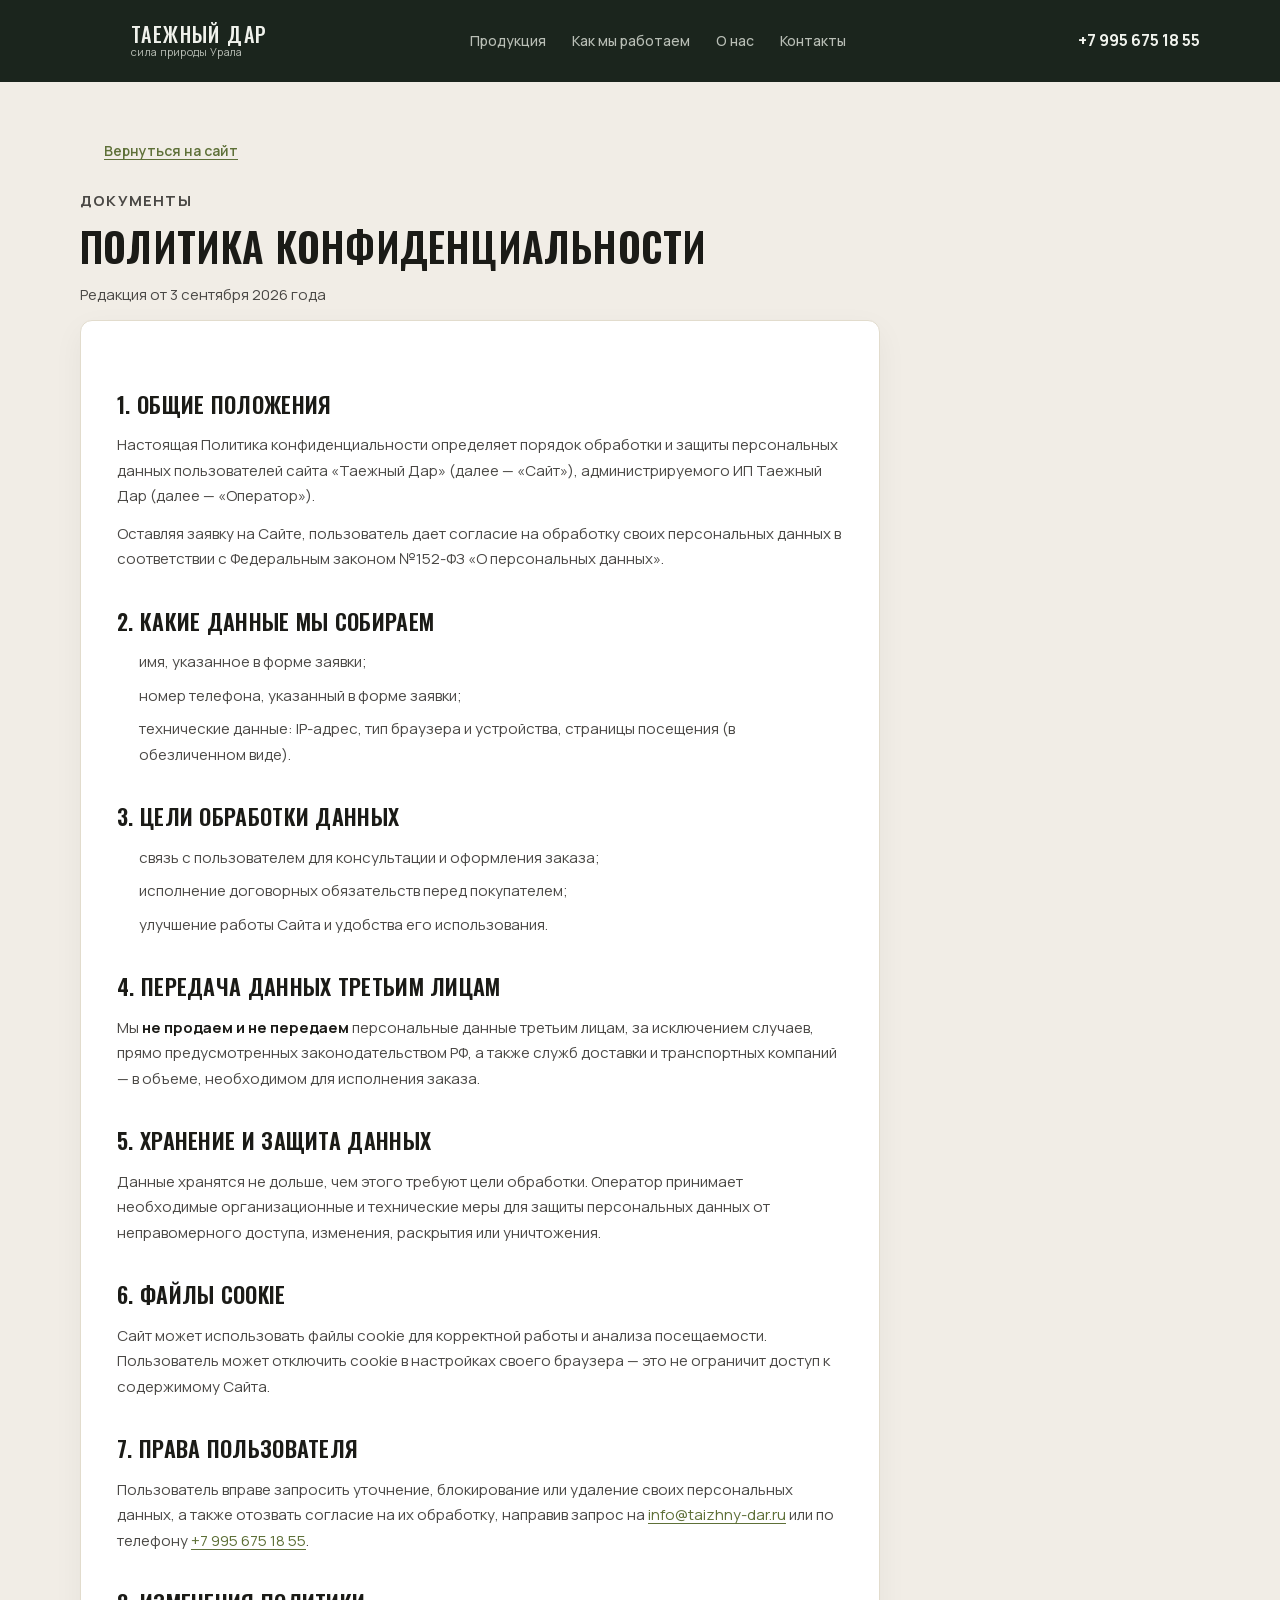
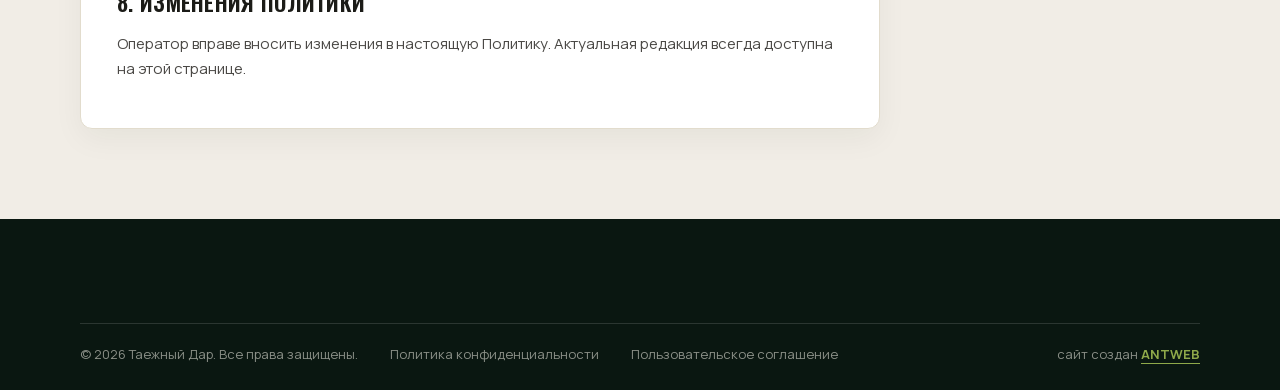
==== commit 2ee11a72: "Добавлена ссылка «сайт создан ANTWEB» в футер Co-Authored-By: Claude Code <noreply@anthropic.com>" ====
--- a/privacy.html
+++ b/privacy.html
@@ -88,11 +88,14 @@
 <footer class="footer">
   <div class="container">
     <div class="footer__bottom">
-      <p>© 2026 Таежный Дар. Все права защищены.</p>
-      <div class="footer__bottom-links">
-        <a href="privacy.html">Политика конфиденциальности</a>
-        <a href="terms.html">Пользовательское соглашение</a>
+      <div class="footer__bottom-left">
+        <p>© 2026 Таежный Дар. Все права защищены.</p>
+        <div class="footer__bottom-links">
+          <a href="privacy.html">Политика конфиденциальности</a>
+          <a href="terms.html">Пользовательское соглашение</a>
+        </div>
       </div>
+      <a class="footer__credit" href="https://antwebp.github.io/antweb-portfolio/" target="_blank" rel="noopener">сайт создан <span>ANTWEB</span></a>
     </div>
   </div>
 </footer>
--- a/css/styles.css
+++ b/css/styles.css
@@ -717,9 +717,23 @@
   display:flex;justify-content:space-between;align-items:center;gap:16px;
   font-size:13px;color:var(--text-muted);
 }
+.footer__bottom-left{display:flex;align-items:center;gap:32px}
 .footer__bottom-links{display:flex;gap:32px}
 .footer__bottom-links a{color:var(--text-muted);transition:color .18s ease}
 .footer__bottom-links a:hover{color:var(--text-white)}
+.footer__credit{
+  white-space:nowrap;
+  color:var(--text-muted);
+  transition:color .18s ease;
+}
+.footer__credit span{
+  color:var(--cedar-lime-bright);
+  font-weight:700;
+  text-decoration:underline;
+  text-underline-offset:4px;
+}
+.footer__credit:hover{color:var(--text-white)}
+.footer__credit:hover span{color:var(--text-white)}
 
 /* ============================================================
    MODALS
@@ -902,7 +916,9 @@
   .footer__contact svg{width:19px;height:19px;margin-top:0}
   .footer__contact em{font-size:12px}
   .footer__bottom{margin-top:36px;flex-direction:column;align-items:stretch;gap:0}
-  .footer__bottom > p{padding:2px 0 14px}
+  .footer__bottom-left{display:block}
+  .footer__bottom-left > p{padding:2px 0 14px}
+  .footer__credit{padding:14px 0 2px}
   .footer__bottom-links{display:block;width:100%}
   .footer__bottom-links a{
     display:block;
@@ -1029,7 +1045,9 @@
   .footer__contact svg{width:19px;height:19px;margin-top:0}
   .footer__contact em{font-size:12px}
   .footer__bottom{margin-top:34px;flex-direction:column;align-items:stretch;gap:0}
-  .footer__bottom > p{padding:2px 0 14px}
+  .footer__bottom-left{display:block}
+  .footer__bottom-left > p{padding:2px 0 14px}
+  .footer__credit{padding:14px 0 2px}
   .footer__bottom-links{display:block;width:100%}
   .footer__bottom-links a{
     display:block;
